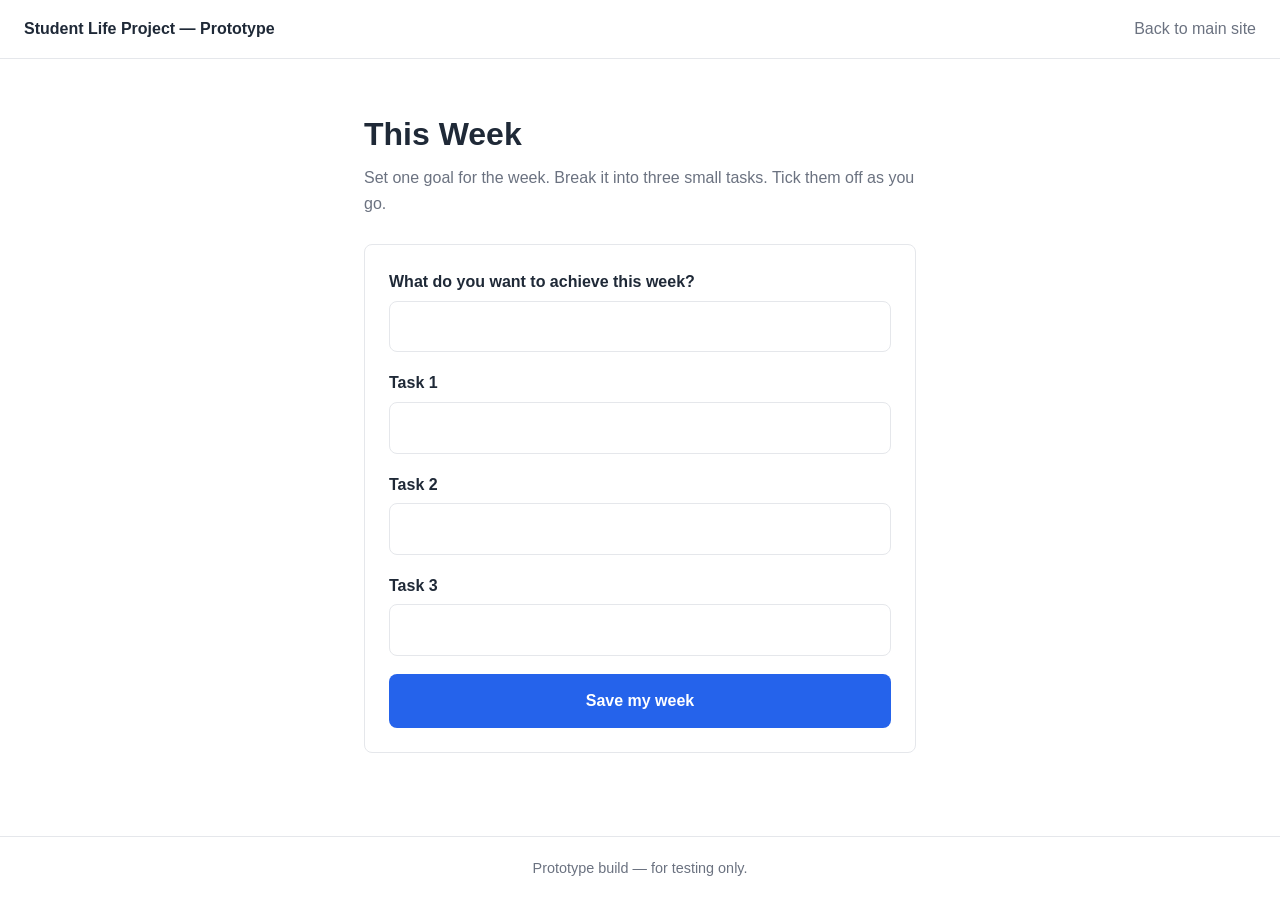
==== prototype.html @ 99146900 "Add study planner prototype" ====
<!DOCTYPE html>
<html lang="en">
<head>
  <meta charset="UTF-8">
  <meta name="viewport" content="width=device-width, initial-scale=1.0">
  <meta name="description" content="A student-focused project shaped by real student feedback.">
  <title>Student Life Project — Prototype</title>
  <link rel="stylesheet" href="prototype.css">
</head>
<body>
  <!-- Prototype header -->
  <header class="prototype-header">
    <p>Student Life Project — Prototype</p>
    <a href="index.html">Back to main site</a>
  </header>

  <main>
    <!-- Weekly planning introduction -->
    <section aria-labelledby="week-title">
      <h1 id="week-title">This Week</h1>
      <p class="intro">Set one goal for the week. Break it into three small tasks. Tick them off as you go.</p>

      <!-- Weekly goal and task form -->
      <section class="card" id="form-card" aria-label="Set a weekly goal">
        <form id="week-form">
          <div>
            <label for="week-goal">What do you want to achieve this week?</label>
            <input id="week-goal" name="goal" type="text">
          </div>
          <div>
            <label for="task-1">Task 1</label>
            <input id="task-1" name="task-1" type="text">
          </div>
          <div>
            <label for="task-2">Task 2</label>
            <input id="task-2" name="task-2" type="text">
          </div>
          <div>
            <label for="task-3">Task 3</label>
            <input id="task-3" name="task-3" type="text">
          </div>
          <button type="submit">Save my week</button>
        </form>
      </section>

      <!-- Saved goal and task checklist -->
      <section class="card" id="checklist-card" aria-labelledby="saved-goal-heading" hidden>
        <h2 id="saved-goal-heading"></h2>
        <ul id="task-list"></ul>
        <button id="new-week-button" class="secondary-button" type="button">Start a new week</button>
      </section>
    </section>
  </main>

  <!-- Prototype footer -->
  <footer>
    <p>Prototype build — for testing only.</p>
  </footer>

  <script src="prototype.js"></script>
</body>
</html>
---- prototype.css ----
/* Color variables copied from the main site */
:root {
  --primary: #2563eb;
  --primary-dark: #1e40af;
  --text: #1f2937;
  --text-light: #6b7280;
  --bg: #ffffff;
  --bg-alt: #f3f4f6;
  --border: #e5e7eb;
}

/* Basic reset */
* {
  margin: 0;
  padding: 0;
  box-sizing: border-box;
}

/* Page defaults */
body {
  min-height: 100vh;
  display: flex;
  flex-direction: column;
  font-family: -apple-system, BlinkMacSystemFont, "Segoe UI", Roboto, Arial, sans-serif;
  color: var(--text);
  background-color: var(--bg);
  line-height: 1.6;
}

/* Prototype header */
.prototype-header {
  display: flex;
  justify-content: space-between;
  align-items: center;
  gap: 16px;
  padding: 16px 24px;
  background-color: var(--bg);
  border-bottom: 1px solid var(--border);
}

.prototype-header p {
  font-weight: 700;
}

.prototype-header a {
  color: var(--text-light);
  text-decoration: none;
}

.prototype-header a:hover {
  color: var(--primary);
}

/* Main content and headings */
main {
  width: 100%;
  max-width: 600px;
  margin: 0 auto;
  padding: 56px 24px;
  flex: 1;
}

h1 {
  margin-bottom: 12px;
  font-size: 2rem;
  line-height: 1.2;
}

.intro {
  margin-bottom: 28px;
  color: var(--text-light);
}

/* Cards */
.card {
  margin-bottom: 16px;
  padding: 24px;
  background-color: var(--bg);
  border: 1px solid var(--border);
  border-radius: 8px;
}

.card[hidden] {
  display: none;
}

/* Weekly goal and task form */
#week-form {
  display: grid;
  gap: 18px;
}

#week-form label {
  display: block;
  margin-bottom: 6px;
  font-weight: 600;
}

#week-form input {
  width: 100%;
  padding: 12px;
  color: var(--text);
  font: inherit;
  border: 1px solid var(--border);
  border-radius: 8px;
}

#week-form input:focus {
  border-color: var(--primary);
  outline: 2px solid var(--primary);
  outline-offset: 1px;
}

#week-form button {
  width: 100%;
  padding: 14px 32px;
  color: #ffffff;
  font: inherit;
  font-weight: 600;
  background-color: var(--primary);
  border: none;
  border-radius: 8px;
  cursor: pointer;
  transition: background-color 0.2s ease;
}

#week-form button:hover {
  background-color: var(--primary-dark);
}

/* Saved goal and task checklist */
#checklist-card h2 {
  margin-bottom: 16px;
  font-size: 1.4rem;
}

#task-list {
  margin-bottom: 20px;
  list-style: none;
}

#task-list li {
  display: flex;
  align-items: center;
  gap: 10px;
  padding: 10px 0;
  border-top: 1px solid var(--border);
}

#task-list input[type="checkbox"] {
  width: 18px;
  height: 18px;
  flex: 0 0 auto;
  accent-color: var(--primary);
}

#task-list input[type="checkbox"]:checked + label {
  color: var(--text-light);
  text-decoration: line-through;
}

.secondary-button {
  width: 100%;
  padding: 12px 20px;
  color: var(--primary);
  font: inherit;
  font-weight: 600;
  background-color: var(--bg);
  border: 1px solid var(--primary);
  border-radius: 8px;
  cursor: pointer;
}

.secondary-button:hover {
  background-color: var(--bg-alt);
}

/* Prototype footer */
footer {
  padding: 20px 24px;
  text-align: center;
  border-top: 1px solid var(--border);
}

footer p {
  color: var(--text-light);
  font-size: 0.9rem;
}

/* Responsive layout */
@media (max-width: 768px) {
  .prototype-header {
    padding: 12px 16px;
    font-size: 0.9rem;
  }

  main {
    padding: 40px 16px;
  }

  h1 {
    font-size: 1.75rem;
  }

  .intro {
    font-size: 0.95rem;
  }

  .card {
    padding: 18px;
  }

  #week-form button,
  .secondary-button {
    padding: 14px 18px;
  }
}
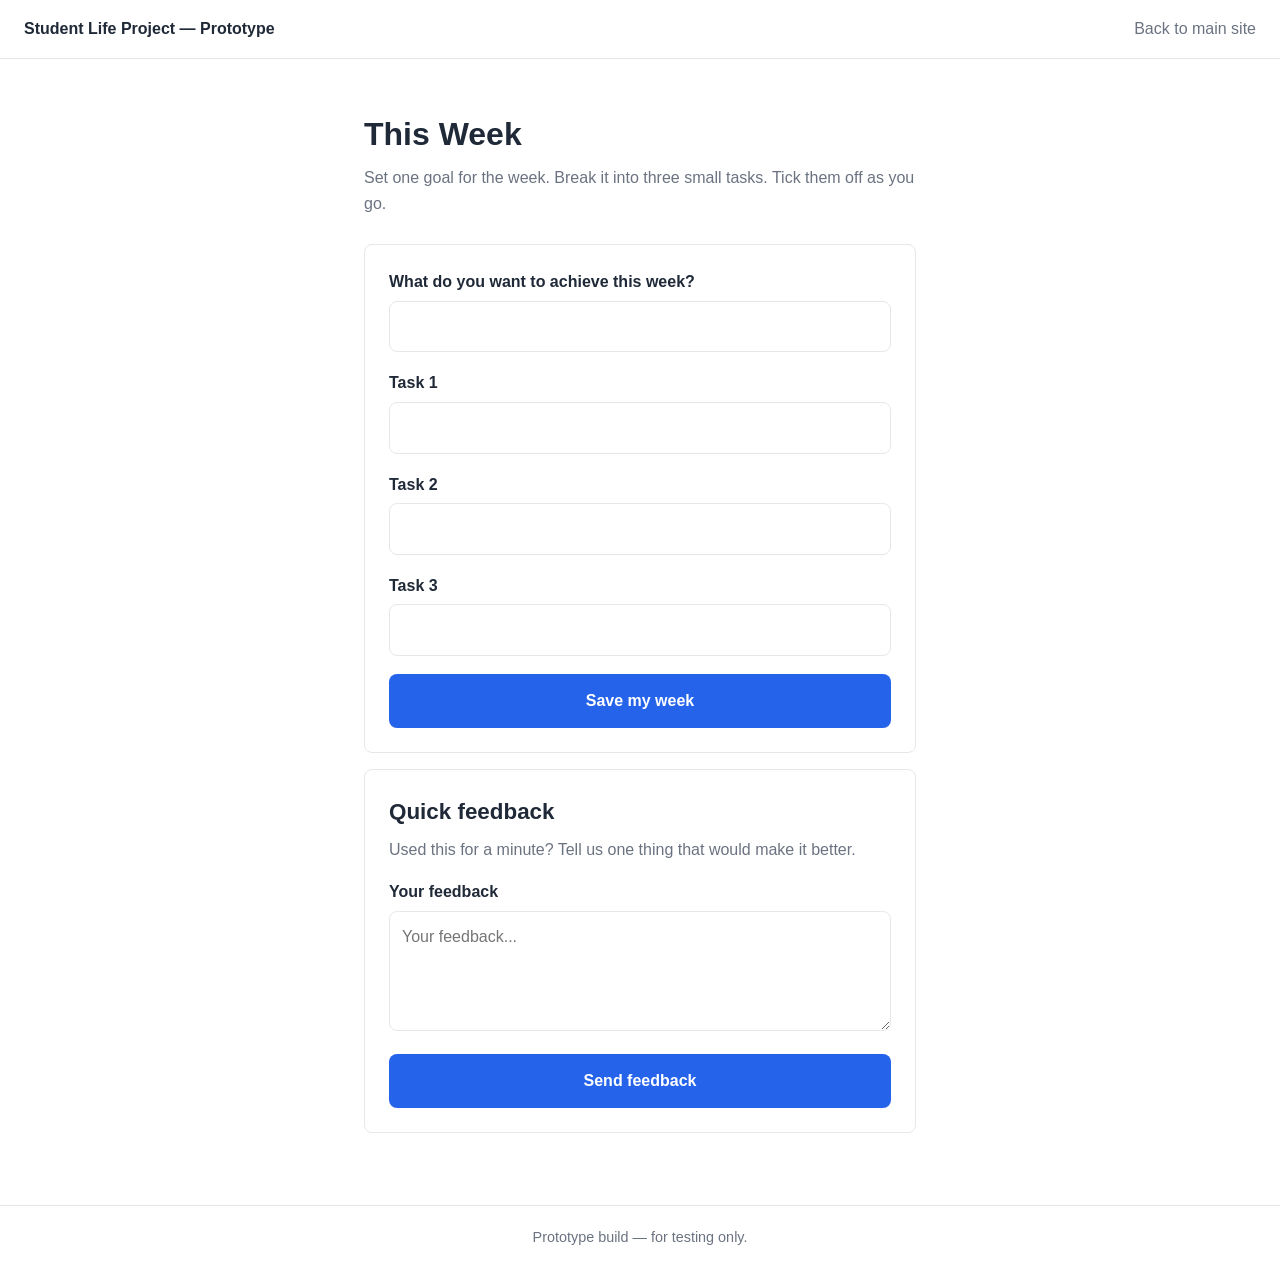
==== commit fffc2131: "Add Vercel Analytics" ====
--- a/prototype.html
+++ b/prototype.html
@@ -6,6 +6,11 @@
   <meta name="description" content="A student-focused project shaped by real student feedback.">
   <title>Student Life Project — Prototype</title>
   <link rel="stylesheet" href="prototype.css">
+  <!-- Vercel Web Analytics only works after it is enabled in the Vercel dashboard. -->
+  <script>
+    window.va = window.va || function () { (window.vaq = window.vaq || []).push(arguments); };
+  </script>
+  <script defer src="/_vercel/insights/script.js"></script>
 </head>
 <body>
   <!-- Prototype header -->
@@ -46,9 +51,27 @@
       <!-- Saved goal and task checklist -->
       <section class="card" id="checklist-card" aria-labelledby="saved-goal-heading" hidden>
         <h2 id="saved-goal-heading"></h2>
+        <!-- Weekly task progress -->
+        <div class="progress-row">
+          <p id="progress-text">0 of 3 tasks done</p>
+          <div class="progress-track" role="progressbar" aria-label="Weekly task progress" aria-valuemin="0" aria-valuemax="100" aria-valuenow="0">
+            <div id="progress-bar" class="progress-fill"></div>
+          </div>
+          <p id="days-left" class="days-left"></p>
+        </div>
         <ul id="task-list"></ul>
         <button id="new-week-button" class="secondary-button" type="button">Start a new week</button>
       </section>
+    </section>
+
+    <!-- Tester feedback -->
+    <section class="card" id="feedback-card" aria-labelledby="feedback-heading">
+      <h2 id="feedback-heading">Quick feedback</h2>
+      <p>Used this for a minute? Tell us one thing that would make it better.</p>
+      <label for="feedback-text">Your feedback</label>
+      <textarea id="feedback-text" placeholder="Your feedback..."></textarea>
+      <button id="send-feedback" class="primary-button" type="button">Send feedback</button>
+      <p id="feedback-success" class="feedback-success" role="status" hidden>Thanks — your feedback helps.</p>
     </section>
   </main>
 
--- a/prototype.css
+++ b/prototype.css
@@ -134,6 +134,38 @@
   font-size: 1.4rem;
 }
 
+/* Weekly task progress */
+.progress-row {
+  margin-bottom: 16px;
+  color: var(--text-light);
+  font-size: 0.9rem;
+}
+
+#progress-text {
+  margin-bottom: 8px;
+}
+
+.progress-track {
+  width: 100%;
+  height: 8px;
+  overflow: hidden;
+  background-color: var(--bg-alt);
+  border-radius: 999px;
+}
+
+.progress-fill {
+  width: 0;
+  height: 100%;
+  background-color: var(--primary);
+  border-radius: inherit;
+  transition: width 0.3s ease;
+}
+
+.days-left {
+  margin-top: 8px;
+  font-size: 0.85rem;
+}
+
 #task-list {
   margin-bottom: 20px;
   list-style: none;
@@ -175,6 +207,68 @@
   background-color: var(--bg-alt);
 }
 
+/* Tester feedback */
+#feedback-card h2 {
+  margin-bottom: 8px;
+  font-size: 1.4rem;
+}
+
+#feedback-card > p:not(.feedback-success) {
+  margin-bottom: 16px;
+  color: var(--text-light);
+}
+
+#feedback-card label {
+  display: block;
+  margin-bottom: 6px;
+  font-weight: 600;
+}
+
+#feedback-text {
+  width: 100%;
+  min-height: 120px;
+  margin-bottom: 16px;
+  padding: 12px;
+  color: var(--text);
+  font: inherit;
+  border: 1px solid var(--border);
+  border-radius: 8px;
+  resize: vertical;
+}
+
+#feedback-text:focus {
+  border-color: var(--primary);
+  outline: 2px solid var(--primary);
+  outline-offset: 1px;
+}
+
+.primary-button {
+  width: 100%;
+  padding: 14px 32px;
+  color: #ffffff;
+  font: inherit;
+  font-weight: 600;
+  background-color: var(--primary);
+  border: none;
+  border-radius: 8px;
+  cursor: pointer;
+  transition: background-color 0.2s ease;
+}
+
+.primary-button:hover {
+  background-color: var(--primary-dark);
+}
+
+.feedback-success {
+  margin-top: 12px;
+  color: #15803d;
+  font-size: 0.9rem;
+}
+
+.feedback-success[hidden] {
+  display: none;
+}
+
 /* Prototype footer */
 footer {
   padding: 20px 24px;
@@ -211,7 +305,8 @@
   }
 
   #week-form button,
-  .secondary-button {
+  .secondary-button,
+  .primary-button {
     padding: 14px 18px;
   }
 }
